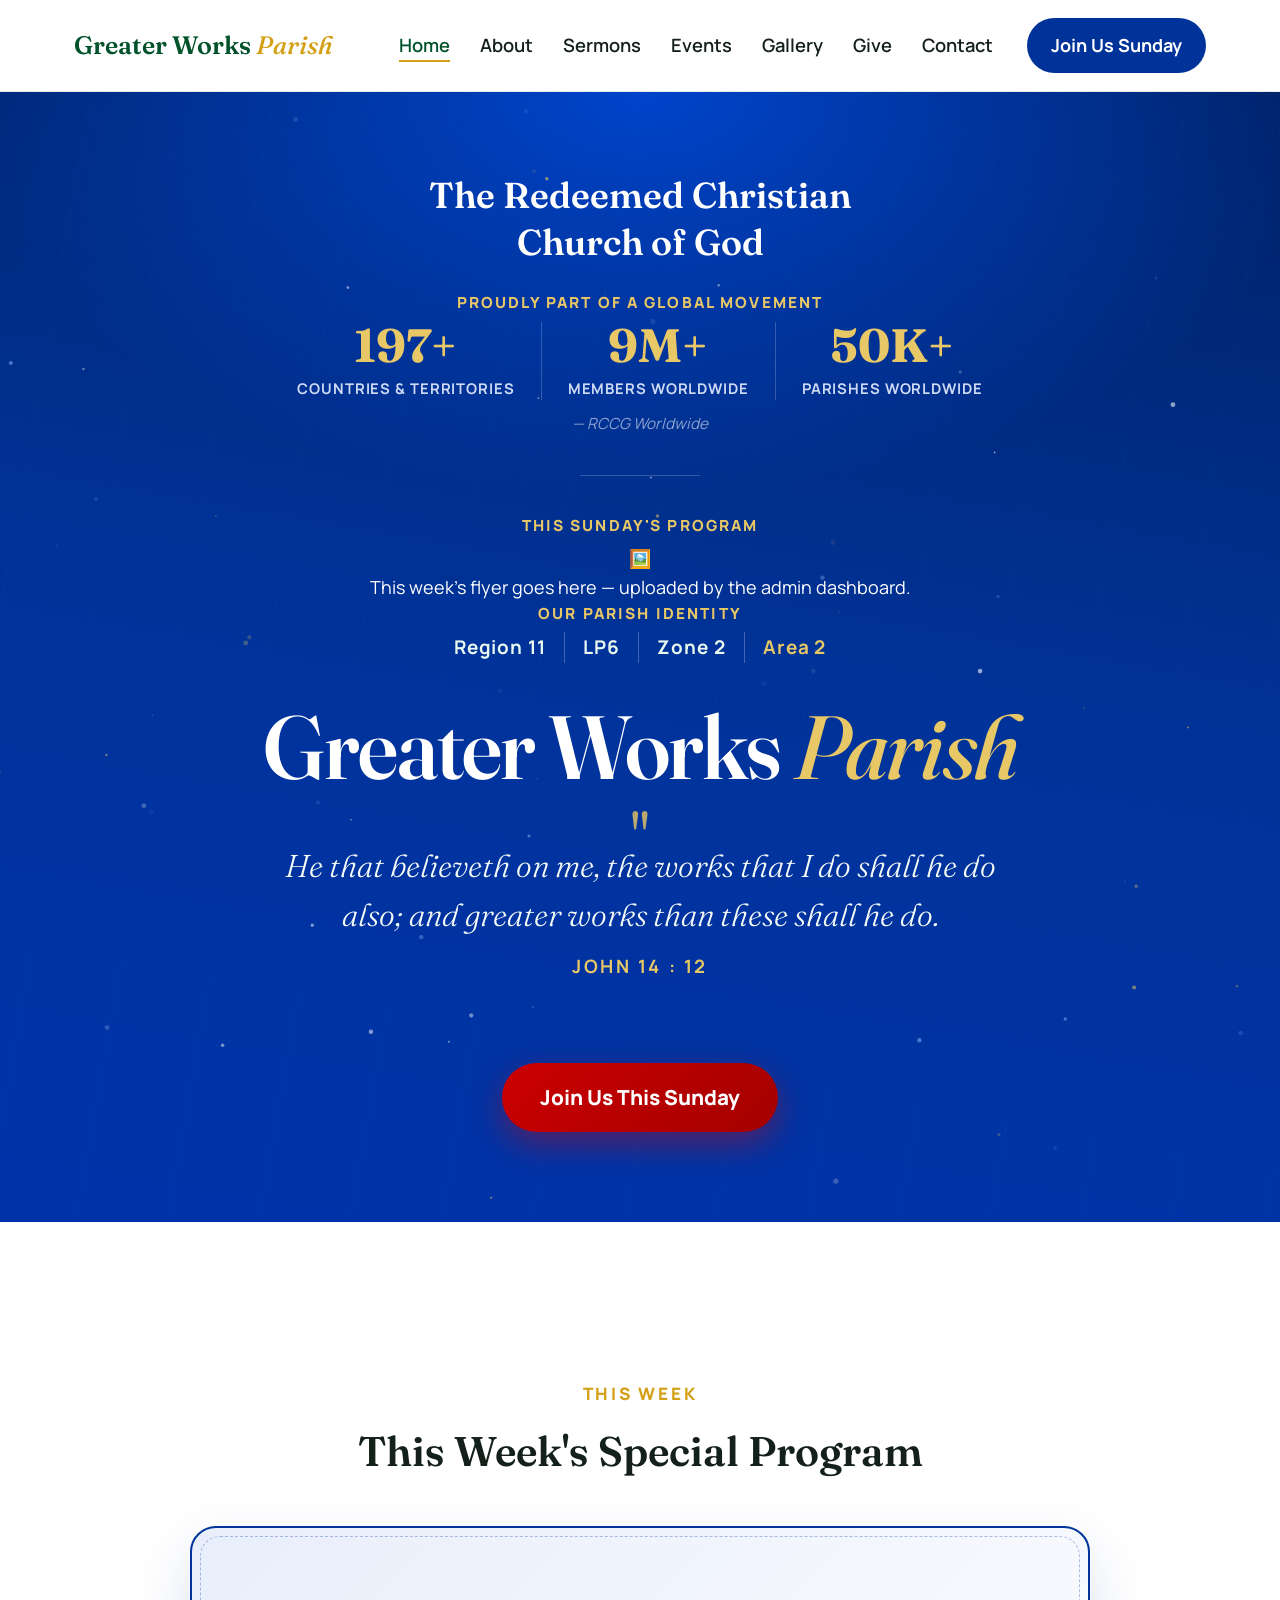
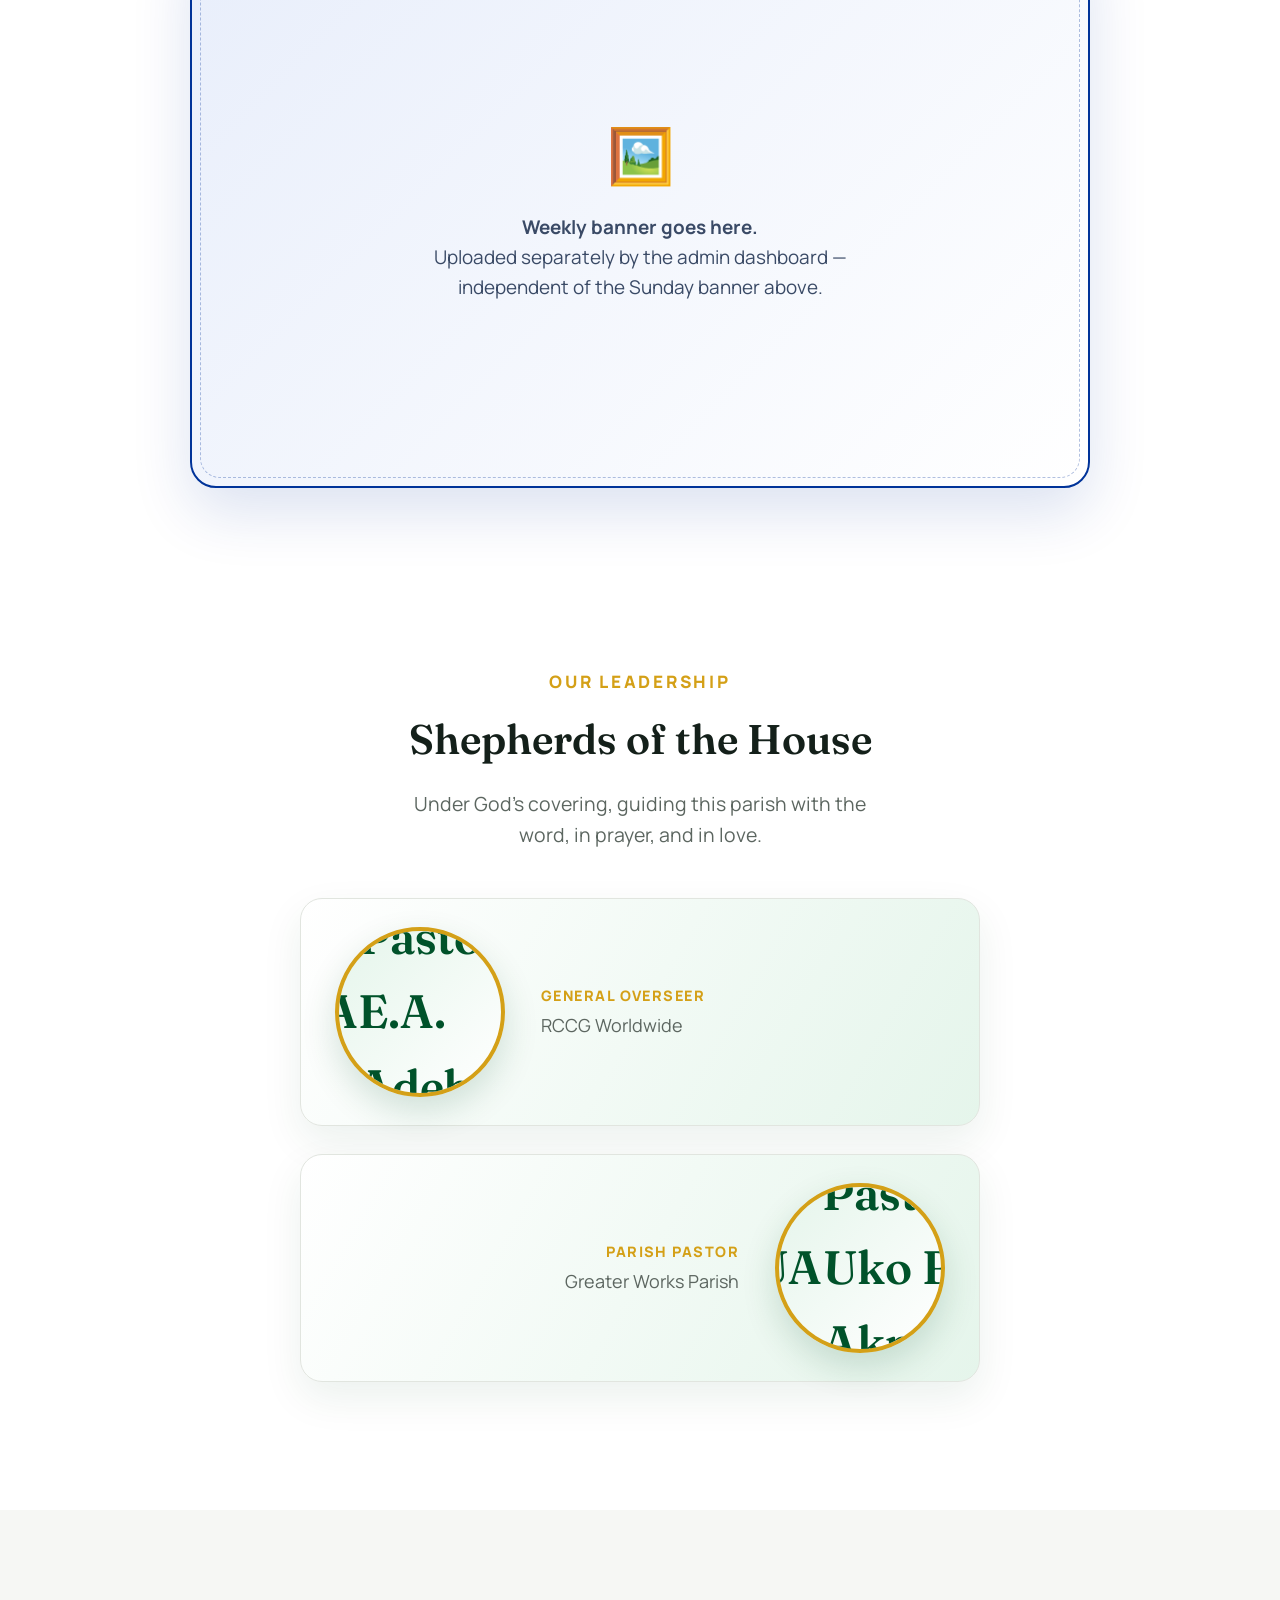
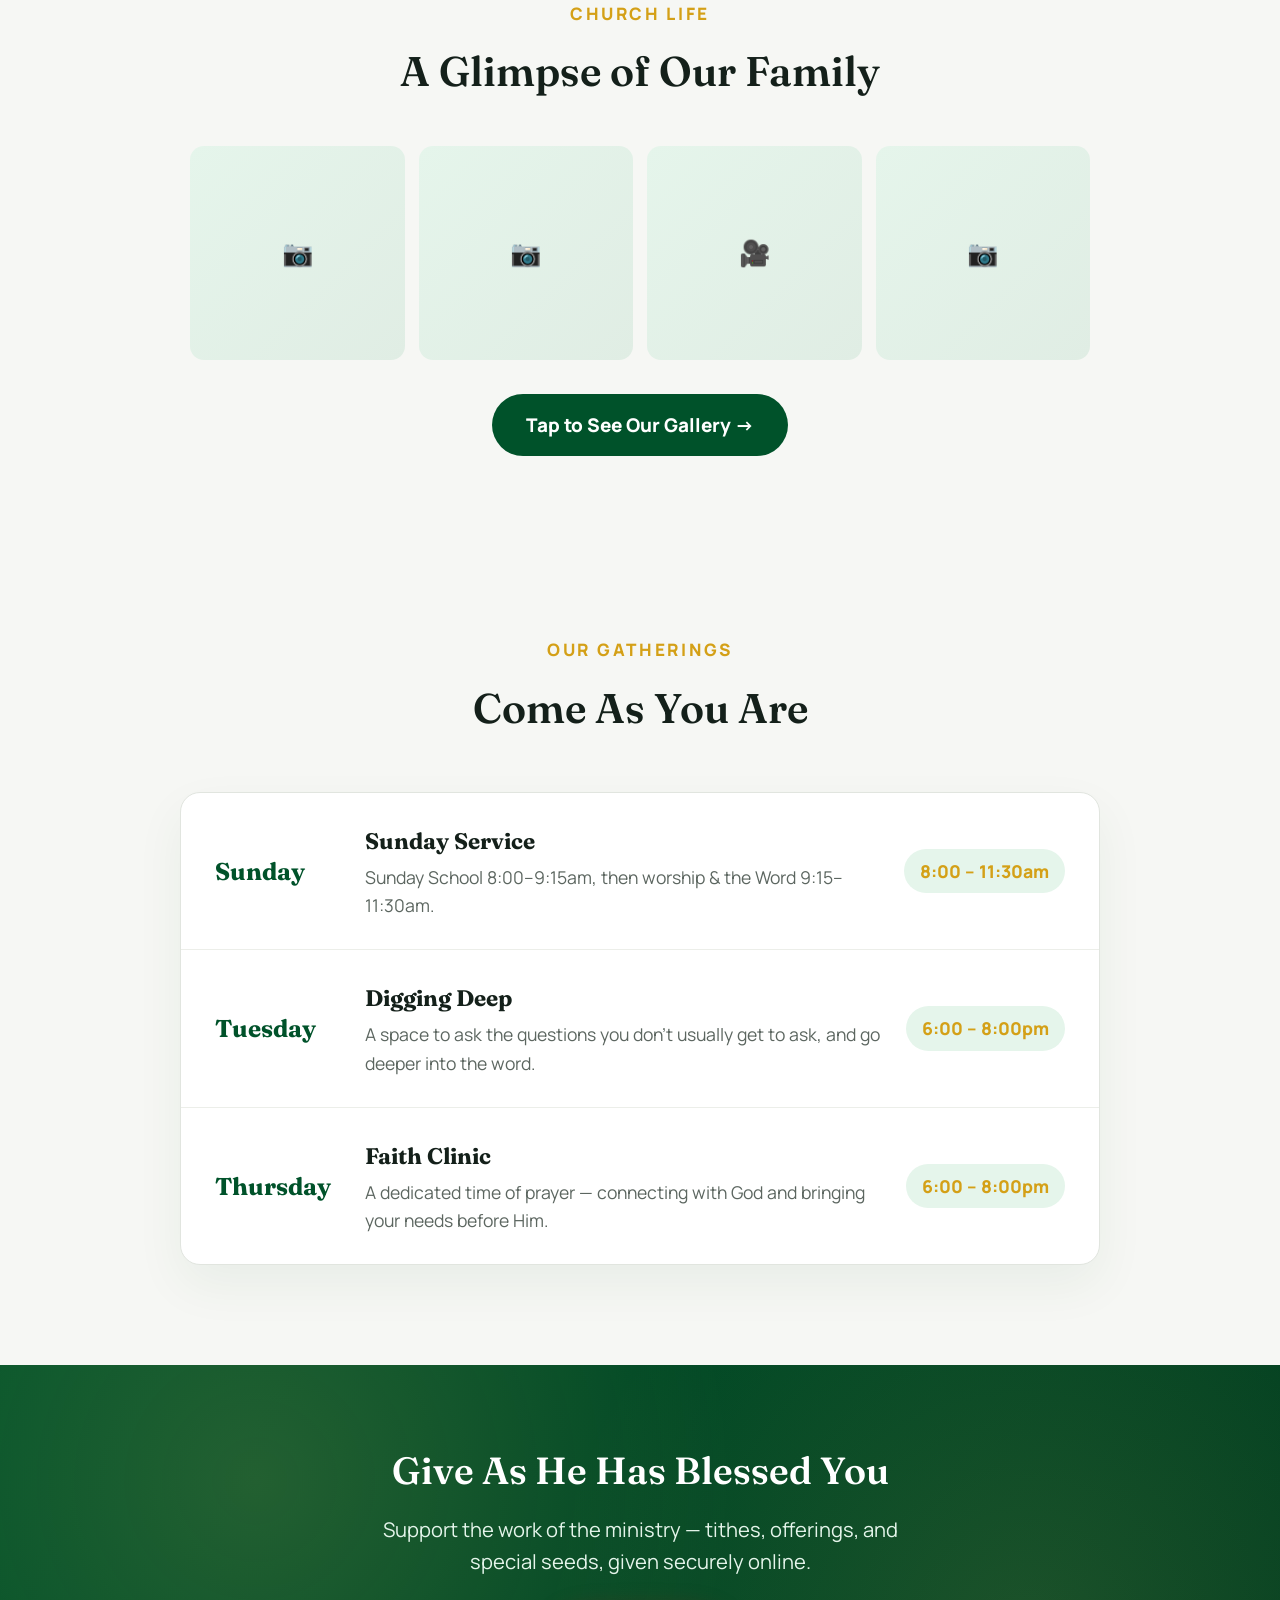
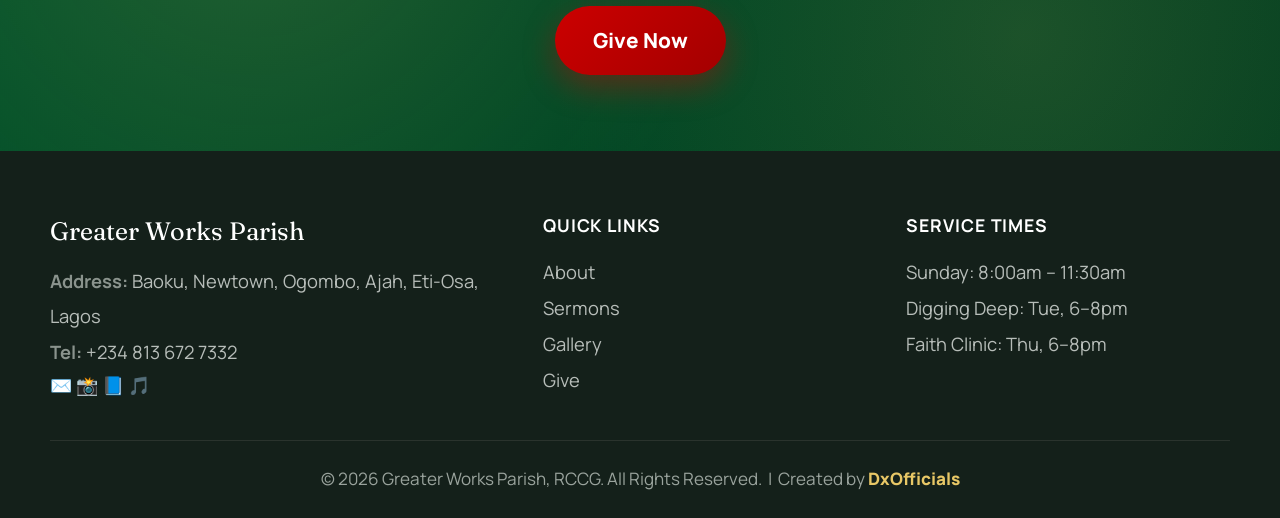
==== Index.html @ 6bef073d "Create Index.html" ====
<!DOCTYPE html>
<html lang="en">
<head>
<meta charset="UTF-8">
<meta name="viewport" content="width=device-width, initial-scale=1.0">
<title>Greater Works Parish | The Redeemed Christian Church of God</title>
<meta name="description" content="Greater Works Parish, Redeemed Christian Church of God — Region 11, LP6, Zone 2, Area 2.">
<link rel="preconnect" href="https://fonts.googleapis.com">
<link href="https://fonts.googleapis.com/css2?family=Fraunces:opsz,wght@9..144,300;9..144,500;9..144,600;9..144,700&family=Manrope:wght@400;500;600;700;800&display=swap" rel="stylesheet">
<link rel="stylesheet" href="styles.css">
</head>
<body>

<header>
  <div class="nav-row">
    <a href="index.html" class="brand">Greater Works <span>Parish</span></a>
    <div class="nav-desktop">
      <nav><ul>
        <li><a href="index.html" class="active">Home</a></li>
        <li><a href="about.html">About</a></li>
        <li><a href="sermons.html">Sermons</a></li>
        <li><a href="events.html">Events</a></li>
        <li><a href="gallery.html">Gallery</a></li>
        <li><a href="give.html">Give</a></li>
        <li><a href="contact.html">Contact</a></li>
      </ul></nav>
      <a href="contact.html" class="visit-btn">Join Us Sunday</a>
    </div>
    <button class="menu-toggle" aria-label="Open menu">☰</button>
  </div>
  <div class="mobile-menu">
    <a href="index.html">Home</a><a href="about.html">About</a><a href="sermons.html">Sermons</a>
    <a href="events.html">Events</a><a href="gallery.html">Gallery</a><a href="give.html">Give</a>
    <a href="prayer.html">Prayer</a><a href="contact.html">Contact</a>
  </div>
</header>

<section class="hero">
  <div class="rays"></div>
  <canvas class="particle-canvas" id="particleField"></canvas>

  <!-- 1. Denomination heading -->
  <p class="denom-heading reveal in">The Redeemed Christian<br>Church of God</p>

  <!-- 2. Global family stats -->
  <p class="stats-caption reveal in">Proudly part of a global movement</p>
  <div class="impact-stats reveal in">
    <div class="impact-stat"><div class="num"><span>197+</span></div><div class="lbl">Countries &amp; Territories</div></div>
    <div class="impact-stat"><div class="num"><span>9M+</span></div><div class="lbl">Members Worldwide</div></div>
    <div class="impact-stat"><div class="num"><span>50K+</span></div><div class="lbl">Parishes Worldwide</div></div>
  </div>
  <p class="stats-source reveal in">— RCCG Worldwide</p>
  <div class="hero-divider"></div>

  <!-- Hero Sunday banner — independent slot, controlled from admin dashboard (heroBannerUrl) -->
  <p class="stats-caption reveal in">This Sunday's Program</p>
  <div class="hero-banner-frame reveal in" id="heroBannerFrame">
    <div class="icon">🖼️</div>
    <p>This week's flyer goes here — uploaded by the admin dashboard.</p>
  </div>

  <!-- 3. Local identity -->
  <p class="stats-caption reveal in">Our Parish Identity</p>
  <div class="identity-strip reveal in">
    <span>Region 11</span><span>LP6</span><span>Zone 2</span><span>Area 2</span>
  </div>
  <h1 class="parish-name">Greater Works <em>Parish</em></h1>

  <!-- 4. Scripture -->
  <!-- Blank logo slot: replace this div's content with <img src="images/logo.png" alt="RCCG Logo"> when ready -->
  <div class="logo-placeholder-hero" title="Official RCCG logo goes here"></div>
  <p class="verse-mark">"</p>
  <p class="verse">He that believeth on me, the works that I do shall he do also; and greater works than these shall he do.</p>
  <p class="verse-ref">John 14 : 12</p>

  <div class="hero-cta"><a href="contact.html" class="btn-gold">Join Us This Sunday</a></div>
</section>

<svg class="wave" viewBox="0 0 1440 80" preserveAspectRatio="none"><path d="M0,40 C360,90 1080,-10 1440,40 L1440,80 L0,80 Z" fill="#FFFFFF"/></svg>

<!-- Weekly program banner #2 — independent slot, controlled from admin dashboard (bannerUrl) -->
<section class="weekly-banner-section reveal">
  <div class="eyebrow" style="text-align:center;">This Week</div>
  <h2 class="section-title" style="text-align:center;">This Week's Special Program</h2>
  <div class="banner-frame" id="weeklyBannerFrame">
    <div class="banner-frame-inner">
      <div class="icon">🖼️</div>
      <p><strong>Weekly banner goes here.</strong><br>Uploaded separately by the admin dashboard — independent of the Sunday banner above.</p>
    </div>
  </div>
</section>

<!-- 5. Leadership -->
<section class="leaders reveal">
  <div class="eyebrow">Our Leadership</div>
  <h2 class="section-title">Shepherds of the House</h2>
  <p class="section-sub">Under God's covering, guiding this parish with the word, in prayer, and in love.</p>

  <div style="margin-top:48px;">
    <div class="leader-row">
      <div class="leader-photo-lg" id="goPhoto">
        <span class="initials-fallback">EA</span>
        <img src="images/go.jpg" alt="Pastor E.A. Adeboye" onload="this.previousElementSibling.style.display='none';" onerror="this.style.display='none';">
        <div class="leader-name-overlay"><span>Pastor E.A. Adeboye</span></div>
      </div>
      <div class="leader-text">
        <div class="rank">General Overseer</div>
        <p>RCCG Worldwide</p>
      </div>
    </div>
    <div class="leader-row reverse">
      <div class="leader-photo-lg" id="pastorPhoto">
        <span class="initials-fallback">UA</span>
        <img src="images/pastor.jpg" alt="Pastor Uko B. Akpan" onload="this.previousElementSibling.style.display='none';" onerror="this.style.display='none';">
        <div class="leader-name-overlay"><span>Pastor Uko B. Akpan</span></div>
      </div>
      <div class="leader-text">
        <div class="rank">Parish Pastor</div>
        <p>Greater Works Parish</p>
      </div>
    </div>
  </div>
</section>

<section class="gallery-teaser reveal">
  <div class="eyebrow">Church Life</div>
  <h2 class="section-title">A Glimpse of Our Family</h2>
  <div class="teaser-grid">
    <div class="teaser-tile">📷</div>
    <div class="teaser-tile">📷</div>
    <div class="teaser-tile">🎥</div>
    <div class="teaser-tile">📷</div>
  </div>
  <a href="gallery.html" class="tap-more-btn">Tap to See Our Gallery →</a>
</section>

<section class="gatherings reveal">
  <div class="section-head">
    <div class="eyebrow" style="text-align:center;">Our Gatherings</div>
    <h2 class="section-title">Come As You Are</h2>
  </div>
  <div class="program">
    <div class="program-row">
      <div class="program-day">Sunday</div>
      <div class="program-info"><h3>Sunday Service</h3><p>Sunday School 8:00–9:15am, then worship &amp; the Word 9:15–11:30am.</p></div>
      <div class="program-time">8:00 – 11:30am</div>
    </div>
    <div class="program-row">
      <div class="program-day">Tuesday</div>
      <div class="program-info"><h3>Digging Deep</h3><p>A space to ask the questions you don't usually get to ask, and go deeper into the word.</p></div>
      <div class="program-time">6:00 – 8:00pm</div>
    </div>
    <div class="program-row">
      <div class="program-day">Thursday</div>
      <div class="program-info"><h3>Faith Clinic</h3><p>A dedicated time of prayer — connecting with God and bringing your needs before Him.</p></div>
      <div class="program-time">6:00 – 8:00pm</div>
    </div>
  </div>
</section>

<section class="giving-banner reveal">
  <h2>Give As He Has Blessed You</h2>
  <p>Support the work of the ministry — tithes, offerings, and special seeds, given securely online.</p>
  <a href="give.html" class="btn-gold">Give Now</a>
</section>

<footer>
  <div class="footer-grid">
    <div>
      <div class="brand-foot">Greater Works Parish</div>
      <p><span class="label">Address:</span> Baoku, Newtown, Ogombo, Ajah, Eti-Osa, Lagos</p>
      <p><span class="label">Tel:</span> +234 813 672 7332</p>
      <div class="footer-socials">
        <a href="mailto:greaterworksparish04@gmail.com" aria-label="Email" title="Email">✉️</a>
        <a href="https://www.instagram.com/greaterworksparish" target="_blank" rel="noopener" aria-label="Instagram" title="Instagram">📸</a>
        <a href="https://www.facebook.com/share/1BfPuKQZQo/" target="_blank" rel="noopener" aria-label="Facebook" title="Facebook">📘</a>
        <a href="#" target="_blank" rel="noopener" aria-label="TikTok" title="TikTok (link needed)">🎵</a>
      </div>
    </div>
    <div>
      <h4>Quick Links</h4>
      <ul><li><a href="about.html">About</a></li><li><a href="sermons.html">Sermons</a></li><li><a href="gallery.html">Gallery</a></li><li><a href="give.html">Give</a></li></ul>
    </div>
    <div>
      <h4>Service Times</h4>
      <ul><li>Sunday: 8:00am – 11:30am</li><li>Digging Deep: Tue, 6–8pm</li><li>Faith Clinic: Thu, 6–8pm</li></ul>
    </div>
  </div>
  <div class="footer-bottom">
    © 2026 Greater Works Parish, RCCG. All Rights Reserved. &nbsp;|&nbsp; Created by <a href="https://dxofficials.pages.dev" target="_blank" rel="noopener">DxOfficials</a>
  </div>
</footer>

<script src="script.js"></script>

<!-- Live content from the pastor's admin dashboard (falls back to static images/placeholders if unavailable) -->
<script src="https://www.gstatic.com/firebasejs/10.12.2/firebase-app-compat.js"></script>
<script src="https://www.gstatic.com/firebasejs/10.12.2/firebase-firestore-compat.js"></script>
<script src="firebase-config.js"></script>
<script>
  (async function () {
    try {
      const doc = await db.collection("site_content").doc("leadership").get();
      if (!doc.exists) return;
      const data = doc.data();

      if (data.goPhotoUrl) {
        const el = document.getElementById("goPhoto");
        if (el) {
          const img = document.createElement("img");
          img.src = data.goPhotoUrl;
          img.alt = "Pastor E.A. Adeboye";
          el.querySelector(".initials-fallback").style.display = "none";
          el.querySelector("img")?.remove();
          el.insertBefore(img, el.querySelector(".leader-name-overlay"));
        }
      }
      if (data.pastorPhotoUrl) {
        const el = document.getElementById("pastorPhoto");
        if (el) {
          const img = document.createElement("img");
          img.src = data.pastorPhotoUrl;
          img.alt = "Pastor Uko B. Akpan";
          el.querySelector(".initials-fallback").style.display = "none";
          el.querySelector("img")?.remove();
          el.insertBefore(img, el.querySelector(".leader-name-overlay"));
        }
      }
      // Weekly banner #2 (below hero)
      if (data.bannerUrl) {
        const frame = document.getElementById("weeklyBannerFrame");
        if (frame) frame.innerHTML = '<img src="' + data.bannerUrl + '" alt="This week\\'s special program">';
      }
      // Hero Sunday banner (independent field, does not affect the one above)
      if (data.heroBannerUrl) {
        const frame = document.getElementById("heroBannerFrame");
        if (frame) frame.innerHTML = '<img src="' + data.heroBannerUrl + '" alt="This Sunday\\'s program">';
      }
    } catch (err) {
      console.warn("Live content unavailable, showing defaults:", err);
    }
  })();
</script>
</body>
</html>
---- styles.css ----
:root {
  --green-deep: #009444;
  --green-dark: #00522A;
  --green-darker: #003D1F;
  --royal-blue: #003399;
  --royal-blue-dark: #002266;
  --crimson: #CC0000;
  --crimson-dark: #A30000;
  --meadow: #008000;
  --gold: #D4A017;
  --gold-light: #E8C766;
  --white: #FFFFFF;
  --ink: #14201A;
  --neutral: #F6F7F4;
  --green-tint: #E5F5EB;
  --blue-tint: #E8EEFB;
}
* { margin:0; padding:0; box-sizing:border-box; }
html { font-size: 18px; scroll-behavior:smooth; }
body { font-family:'Manrope', sans-serif; color:var(--ink); background:var(--white); line-height:1.6; overflow-x:hidden; }
h1,h2,h3,.display { font-family:'Fraunces', serif; }
a { text-decoration:none; color:inherit; }
img { max-width:100%; display:block; }
.container { max-width:1180px; margin:0 auto; padding:0 24px; }
.reveal { opacity:0; transform:translateY(28px); transition:opacity .8s ease, transform .8s ease; }
.reveal.in { opacity:1; transform:none; }

/* Header brand */
header { position:sticky; top:0; z-index:50; background:rgba(255,255,255,0.9); backdrop-filter:blur(10px); border-bottom:1px solid #EAEAE6; }
.nav-row { display:flex; align-items:center; justify-content:space-between; padding:18px 24px; max-width:1180px; margin:0 auto; }
.brand { font-family:'Fraunces', serif; font-weight:600; font-size:1.4rem; color:var(--green-dark); }
.brand span { color:var(--gold); font-style:italic; font-weight:500; }
nav ul { display:flex; gap:30px; list-style:none; }
nav a { font-size:1.02rem; font-weight:600; color:var(--ink); position:relative; }
nav a::after { content:''; position:absolute; left:0; bottom:-4px; width:0; height:2px; background:var(--gold); transition:width .25s; }
nav a:hover { color:var(--green-dark); }
nav a:hover::after { width:100%; }
nav a.active { color:var(--green-dark); }
nav a.active::after { width:100%; }
.visit-btn { background:var(--royal-blue); color:#fff; padding:13px 24px; border-radius:999px; font-weight:700; transition:background .2s, transform .2s; }
.visit-btn:hover { background:var(--royal-blue-dark); transform:translateY(-1px); }
.nav-desktop { display:flex; align-items:center; gap:34px; }
.menu-toggle { display:none; background:none; border:none; font-size:1.6rem; cursor:pointer; color:var(--green-dark); }
.mobile-menu { display:none; flex-direction:column; background:#fff; border-top:1px solid #EAEAE6; padding:12px 24px 20px; }
.mobile-menu.open { display:flex; }
.mobile-menu a { padding:12px 0; font-weight:600; border-bottom:1px solid #F0F0EC; }

/* Page hero (interior pages) */
.page-hero { background:linear-gradient(190deg, var(--royal-blue-dark), var(--royal-blue)); color:#fff; text-align:center; padding:90px 24px 70px; }
.page-hero .eyebrow { color:var(--gold-light); }
.page-hero h1 { font-size:clamp(2.2rem,5vw,3.2rem); font-weight:600; margin-top:10px; }
.page-hero p { margin-top:14px; font-size:1.15rem; color:#E9F7EE; max-width:560px; margin-left:auto; margin-right:auto; }

/* Home hero */
.hero { position:relative; min-height:100vh; display:flex; flex-direction:column; align-items:center; justify-content:center; text-align:center; color:#fff; overflow:hidden; padding:80px 24px 90px;
  background: radial-gradient(ellipse 90% 60% at 50% 0%, #0044CC 0%, transparent 60%), linear-gradient(190deg, var(--royal-blue-dark) 0%, var(--royal-blue) 50%, #0033AA 100%); }
.particle-canvas { position:absolute; inset:0; width:100%; height:100%; z-index:1; pointer-events:none; }
.rays { position:absolute; inset:0; opacity:.25; pointer-events:none; background:repeating-linear-gradient(100deg, rgba(255,255,255,.05) 0px, rgba(255,255,255,.05) 1px, transparent 1px, transparent 90px); z-index:1; }

.denom-heading { position:relative; z-index:2; font-family:'Fraunces', serif; font-weight:600; font-size:clamp(1.5rem,3.2vw,2rem); line-height:1.3; margin-bottom:26px; }

.stats-caption { position:relative; z-index:2; font-size:.85rem; letter-spacing:.14em; text-transform:uppercase; color:var(--gold-light); font-weight:800; margin-bottom:6px; }
.stats-source { position:relative; z-index:2; font-size:.85rem; color:rgba(255,255,255,0.55); margin-top:10px; font-style:italic; }
.hero-divider { position:relative; z-index:2; width:120px; height:1px; background:rgba(255,255,255,0.2); margin:38px auto; }

/* Weekly banner — premium swappable flyer frame */
.weekly-banner { position:relative; z-index:2; max-width:520px; margin:38px auto 0; }
.wb-tag { display:inline-block; background:linear-gradient(135deg, var(--gold-light), var(--gold)); color:#1A1400; font-weight:800; font-size:.8rem; letter-spacing:.08em; text-transform:uppercase; padding:7px 18px; border-radius:999px; margin-bottom:14px; }
.wb-frame { position:relative; aspect-ratio:4/5; border-radius:22px; overflow:hidden; background:rgba(255,255,255,0.06); backdrop-filter:blur(6px); border:1.5px solid rgba(232,199,102,0.5); box-shadow:0 20px 50px rgba(0,17,68,0.35), inset 0 0 0 1px rgba(255,255,255,0.06); }
.wb-frame img { width:100%; height:100%; object-fit:cover; }
.wb-placeholder { display:flex; flex-direction:column; align-items:center; justify-content:center; text-align:center; height:100%; padding:32px; }
.wb-icon { font-size:2.4rem; margin-bottom:12px; opacity:.85; }
.wb-placeholder p { color:#DCE6FA; font-size:.95rem; max-width:300px; line-height:1.6; }
.wb-placeholder strong { color:var(--gold-light); }

.parish-name { position:relative; z-index:2; font-family:'Fraunces', serif; font-weight:600; font-size:clamp(2.6rem,6vw,4.4rem); letter-spacing:-0.02em; line-height:1.05; margin-top:18px; margin-bottom:44px; }
.parish-name em { color:var(--gold-light); font-style:italic; font-weight:500; }

/* Blank slot reserved for the RCCG logo — replace background with your logo image */
.logo-placeholder { width:120px; height:120px; margin:0 auto 26px; border-radius:50%; background:rgba(255,255,255,0.06); border:2px dashed rgba(255,255,255,0.25); position:relative; z-index:2; }
.logo-placeholder img { width:100%; height:100%; object-fit:contain; border-radius:50%; }
.verse-mark { font-family:'Fraunces', serif; font-size:3.2rem; color:var(--gold-light); line-height:0; position:relative; z-index:2; opacity:.8; }
.verse { font-family:'Fraunces', serif; font-style:italic; font-weight:300; font-size:clamp(1.35rem,2.7vw,1.75rem); max-width:720px; margin:6px auto 12px; color:#F5FBF7; line-height:1.55; position:relative; z-index:2; }
.verse-ref { font-size:1.02rem; letter-spacing:.14em; text-transform:uppercase; color:var(--gold-light); font-weight:700; margin-bottom:44px; position:relative; z-index:2; }
.hero h1 { font-size:clamp(3rem,7vw,5.4rem); font-weight:600; letter-spacing:-0.02em; line-height:1.02; position:relative; z-index:2; }
.hero h1 em { color:var(--gold-light); font-style:italic; font-weight:500; }
.hero-sub { margin-top:20px; font-size:1.25rem; color:#E9F7EE; font-weight:500; max-width:560px; margin-left:auto; margin-right:auto; position:relative; z-index:2; }
.hero-cta { margin-top:38px; position:relative; z-index:2; }
.identity-strip { position:relative; z-index:2; display:flex; justify-content:center; flex-wrap:wrap; font-size:1.05rem; font-weight:700; letter-spacing:.05em; color:#EAF9F0; margin-bottom:20px; }
.identity-strip span { padding:0 18px; border-right:1px solid rgba(255,255,255,.25); }
.identity-strip span:last-child { border-right:none; color:var(--gold-light); }
.wave { display:block; width:100%; height:80px; margin-top:-2px; }

/* Impact stats block */
.impact-stats { position:relative; z-index:2; display:flex; justify-content:center; gap:0; flex-wrap:wrap; margin-bottom:2px; }
.impact-stat { padding:0 26px; text-align:center; border-right:1px solid rgba(255,255,255,.2); }
.impact-stat:last-child { border-right:none; }
.impact-stat .num { font-family:'Fraunces', serif; font-weight:700; font-size:clamp(1.8rem,4vw,2.6rem); color:#fff; line-height:1; }
.impact-stat .num span { color:var(--gold-light); }
.impact-stat .lbl { margin-top:8px; font-size:.82rem; letter-spacing:.06em; text-transform:uppercase; color:#CFDBF5; font-weight:700; }

/* Congregation photo section */
/* Congregation photo — removed per request, no reserved slot */

/* Gallery teaser */
.gallery-teaser { background:var(--neutral); padding:90px 24px; text-align:center; }
.teaser-grid { display:grid; grid-template-columns:repeat(4,1fr); gap:14px; max-width:900px; margin:40px auto 34px; }
.teaser-tile { aspect-ratio:1/1; border-radius:14px; background:linear-gradient(135deg, var(--green-tint), #E0EDE4); display:flex; align-items:center; justify-content:center; color:var(--green-dark); font-size:1.4rem; }
.tap-more-btn { display:inline-flex; align-items:center; gap:10px; background:var(--green-dark); color:#fff; padding:16px 34px; border-radius:999px; font-weight:800; font-size:1.05rem; transition:background .2s, transform .2s; }
.tap-more-btn:hover { background:var(--green-deep); transform:translateY(-2px); }

/* Weekly banner — premium, swappable image slot */
.weekly-banner-section { background:#fff; padding:80px 24px 90px; text-align:center; }
.banner-frame { max-width:900px; margin:40px auto 0; border-radius:26px; overflow:hidden; position:relative; aspect-ratio:16/10; background:linear-gradient(135deg, var(--blue-tint), #fff); border:2px solid var(--royal-blue); box-shadow:0 24px 60px rgba(0,51,153,.14); }
.banner-frame::before { content:''; position:absolute; inset:8px; border-radius:20px; border:1px dashed rgba(0,51,153,.3); pointer-events:none; }
.banner-frame-inner { position:absolute; inset:0; display:flex; flex-direction:column; align-items:center; justify-content:center; padding:30px; text-align:center; }
.banner-frame-inner .icon { font-size:3rem; margin-bottom:14px; }
.banner-frame-inner p { color:#3A4A66; font-size:1.05rem; max-width:420px; }
.banner-frame img { position:absolute; inset:0; width:100%; height:100%; object-fit:cover; }

/* Leadership — horizontal majestic layout */
.leader-row { display:flex; align-items:center; gap:36px; max-width:680px; margin:0 auto 28px; background:linear-gradient(120deg,#fff, var(--green-tint)); border:1px solid #E1E5DF; border-radius:22px; padding:28px 34px; box-shadow:0 16px 40px rgba(0,82,42,.08); text-align:left; }
.leader-row.reverse { flex-direction:row-reverse; text-align:right; }
.leader-photo-lg { width:170px; height:170px; border-radius:50%; flex-shrink:0; background:linear-gradient(135deg, var(--green-tint), #fff); border:4px solid var(--gold); display:flex; align-items:center; justify-content:center; font-family:'Fraunces', serif; font-size:2.6rem; color:var(--green-dark); font-weight:600; box-shadow:0 14px 34px rgba(0,82,42,.16); position:relative; overflow:hidden; }
.leader-photo-lg::before { content:''; position:absolute; inset:-9px; border-radius:50%; border:1px solid rgba(212,160,23,.4); }
.leader-photo-lg img { width:100%; height:100%; object-fit:cover; border-radius:50%; }
.leader-text .rank { font-size:.8rem; letter-spacing:.1em; text-transform:uppercase; color:var(--gold); font-weight:800; margin-bottom:4px; }
.leader-text h3 { font-size:1.4rem; font-weight:700; margin-bottom:3px; }
.leader-text p { color:#5C6660; }

.btn-gold { display:inline-block; background:linear-gradient(135deg, var(--crimson), var(--crimson-dark)); color:#fff; padding:18px 38px; border-radius:999px; font-weight:800; font-size:1.15rem; box-shadow:0 12px 32px rgba(204,0,0,.4); transition:transform .25s, box-shadow .25s; }
.btn-gold:hover { transform:translateY(-3px); box-shadow:0 16px 40px rgba(204,0,0,.55); }
.btn-gold.small { padding:14px 28px; font-size:1rem; }

/* Leadership */
.leaders { background:#fff; padding:90px 24px 100px; text-align:center; }
.eyebrow { font-size:.95rem; letter-spacing:.16em; text-transform:uppercase; color:var(--gold); font-weight:800; margin-bottom:12px; }
.section-title { font-size:2.3rem; font-weight:600; }
.section-sub { color:#5C6660; font-size:1.08rem; max-width:480px; margin:14px auto 0; }
.diptych { display:flex; justify-content:center; align-items:center; gap:0; margin-top:56px; flex-wrap:wrap; }
.leader-card { max-width:220px; padding:0 40px; text-align:center; }
.diptych-divider { width:1px; height:170px; background:linear-gradient(180deg, transparent, #D8DED9, transparent); }
.circle { width:150px; height:150px; border-radius:50%; background:linear-gradient(135deg, var(--green-tint), #fff); border:3px solid var(--gold); display:flex; align-items:center; justify-content:center; margin:0 auto 20px; box-shadow:0 14px 34px rgba(0,82,42,.16); font-family:'Fraunces', serif; font-size:2.1rem; color:var(--green-dark); font-weight:600; position:relative; overflow:hidden; }
.circle::before { content:''; position:absolute; inset:-8px; border-radius:50%; border:1px solid rgba(212,160,23,.4); }
.circle img { width:100%; height:100%; object-fit:cover; border-radius:50%; }
.leader-card h3 { font-size:1.25rem; font-weight:700; margin-bottom:4px; }
.leader-card p { font-size:1rem; color:#5C6660; }

/* Gatherings / program */
.gatherings { background:var(--neutral); padding:90px 24px 100px; }
.gatherings .section-head { text-align:center; max-width:600px; margin:0 auto 50px; }
.program { max-width:920px; margin:0 auto; border:1px solid #E1E5DF; border-radius:20px; overflow:hidden; background:#fff; box-shadow:0 20px 50px rgba(0,82,42,.06); }
.program-row { display:grid; grid-template-columns:130px 1fr auto; align-items:center; gap:20px; padding:30px 34px; border-bottom:1px solid #ECEEE9; transition:background .2s; }
.program-row:last-child { border-bottom:none; }
.program-row:hover { background:var(--green-tint); }
.program-day { font-family:'Fraunces', serif; font-weight:700; font-size:1.35rem; color:var(--green-dark); }
.program-info h3 { font-size:1.25rem; margin-bottom:4px; }
.program-info p { font-size:.98rem; color:#5C6660; }
.program-time { font-weight:800; color:var(--gold); background:var(--green-tint); padding:8px 16px; border-radius:999px; font-size:.98rem; white-space:nowrap; }
.program-row:hover .program-time { background:#fff; }

/* Giving banner */
.giving-banner { position:relative; background:linear-gradient(120deg, var(--green-dark), var(--green-darker)); color:#fff; padding:76px 24px; text-align:center; overflow:hidden; }
.giving-banner::before { content:''; position:absolute; inset:0; background:radial-gradient(circle at 20% 30%, rgba(232,199,102,.15), transparent 45%), radial-gradient(circle at 80% 70%, rgba(232,199,102,.12), transparent 45%); }
.giving-banner h2 { font-size:2.1rem; margin-bottom:12px; font-weight:600; position:relative; }
.giving-banner p { color:#E5F5EB; max-width:520px; margin:0 auto 28px; font-size:1.12rem; position:relative; }
.giving-banner .btn-gold { position:relative; }

/* Generic content section */
.section { padding:80px 24px; }
.section.tint { background:var(--neutral); }
.two-col { display:grid; grid-template-columns:1fr 1fr; gap:48px; align-items:start; max-width:1000px; margin:0 auto; }
.card-grid { display:grid; grid-template-columns:repeat(auto-fit,minmax(260px,1fr)); gap:24px; max-width:1180px; margin:0 auto; }
.card { background:#fff; border:1px solid #ECECE9; border-radius:16px; padding:26px; transition:transform .2s, border-color .2s; }
.card:hover { transform:translateY(-3px); border-color:var(--green-deep); }
.tag { display:inline-block; font-size:.75rem; font-weight:700; letter-spacing:.05em; text-transform:uppercase; color:var(--green-dark); background:var(--green-tint); padding:5px 12px; border-radius:6px; margin-bottom:12px; }

/* Forms */
.form { max-width:600px; margin:0 auto; }
.form label { display:block; font-weight:700; margin-bottom:6px; margin-top:18px; }
.form input, .form select, .form textarea { width:100%; padding:14px 16px; border:1.5px solid #E1E5DF; border-radius:10px; font-family:inherit; font-size:1rem; }
.form input:focus, .form select:focus, .form textarea:focus { outline:none; border-color:var(--green-deep); }
.form textarea { min-height:140px; resize:vertical; }
.form button { margin-top:26px; }
.form-note { background:var(--green-tint); border-radius:12px; padding:16px 20px; margin-top:24px; font-size:.95rem; color:var(--green-dark); }

/* Gallery */
.gallery-filters { display:flex; gap:12px; justify-content:center; flex-wrap:wrap; margin-bottom:40px; }
.gallery-filters button { padding:10px 20px; border-radius:999px; border:1.5px solid #E1E5DF; background:#fff; font-weight:600; cursor:pointer; }
.gallery-filters button.active { background:var(--green-dark); color:#fff; border-color:var(--green-dark); }
.gallery-grid { display:grid; grid-template-columns:repeat(auto-fill,minmax(240px,1fr)); gap:18px; }
.gallery-item { position:relative; border-radius:14px; overflow:hidden; aspect-ratio:4/3; background:var(--green-tint); display:flex; align-items:center; justify-content:center; color:var(--green-dark); font-weight:700; cursor:pointer; }
.gallery-item .badge { position:absolute; top:10px; right:10px; background:rgba(0,0,0,.55); color:#fff; font-size:.75rem; padding:4px 10px; border-radius:999px; }
.gallery-item .download { position:absolute; bottom:10px; right:10px; background:#fff; color:var(--green-dark); font-size:.8rem; font-weight:700; padding:6px 12px; border-radius:999px; opacity:0; transition:opacity .2s; }
.gallery-item:hover .download { opacity:1; }

/* Giving categories */
.give-grid { display:grid; grid-template-columns:repeat(auto-fit,minmax(220px,1fr)); gap:20px; max-width:900px; margin:40px auto 0; }
.give-card { border:1.5px solid #E1E5DF; border-radius:16px; padding:26px; text-align:center; cursor:pointer; transition:border-color .2s, transform .2s; }
.give-card:hover { border-color:var(--green-deep); transform:translateY(-3px); }
.give-card h3 { font-size:1.15rem; margin-bottom:8px; }
.give-card p { font-size:.9rem; color:#5C6660; }

/* Bank transfer card */
.bank-card { max-width:600px; margin:56px auto 0; background:linear-gradient(135deg, var(--blue-tint), #fff); border:1.5px solid #C9D8F2; border-radius:20px; padding:36px 30px; box-shadow:0 16px 40px rgba(0,51,153,.08); }
.bank-details { background:#fff; border-radius:14px; overflow:hidden; border:1px solid #E1E5DF; }
.bank-row { display:flex; flex-direction:column; gap:6px; padding:16px 20px; border-bottom:1px solid #EFEFEC; text-align:left; }
.bank-row:last-child { border-bottom:none; }
.bank-label { font-size:.85rem; font-weight:700; color:#8a938d; letter-spacing:.03em; text-transform:uppercase; }
.bank-value { font-weight:700; text-align:left; color:var(--ink); font-size:1.15rem; letter-spacing:.03em; word-break:break-word; }
.bank-note { text-align:center; color:#5C6660; font-size:.92rem; margin-top:18px; }

/* Footer */
footer { background:var(--ink); color:#ccc; padding:60px 24px 26px; }
.footer-grid { display:grid; grid-template-columns:1.4fr 1fr 1fr; gap:40px; max-width:1180px; margin:0 auto 40px; }
footer h4 { color:#fff; font-size:.98rem; margin-bottom:16px; letter-spacing:.05em; text-transform:uppercase; }
footer .brand-foot { font-family:'Fraunces', serif; color:#fff; font-size:1.4rem; margin-bottom:12px; }
footer p, footer li { font-size:1.02rem; color:#b7bdb9; line-height:1.95; }
footer ul { list-style:none; }
footer a:hover { color:#fff; }
footer .label { color:#8a938d; font-weight:700; }
.footer-bottom { border-top:1px solid #2A332D; padding-top:24px; text-align:center; font-size:.95rem; color:#9aa39d; max-width:1180px; margin:0 auto; }
.footer-bottom a { color:var(--gold-light); font-weight:800; }

@media (max-width:820px) {
  .nav-desktop { display:none; }
  .menu-toggle { display:block; }
  .diptych { flex-direction:column; gap:36px; }
  .diptych-divider { display:none; }
  .program-row { grid-template-columns:1fr; text-align:left; gap:10px; }
  .footer-grid { grid-template-columns:1fr; }
  .identity-strip span { padding:5px 14px; border-right:none; }
  .two-col { grid-template-columns:1fr; }
  .leader-row, .leader-row.reverse { flex-direction:column; text-align:center; gap:18px; padding:28px 22px; }
  .leader-photo-lg { width:140px; height:140px; font-size:2.1rem; }
}
@media (prefers-reduced-motion:reduce) {
  .reveal { opacity:1; transform:none; transition:none; }
}
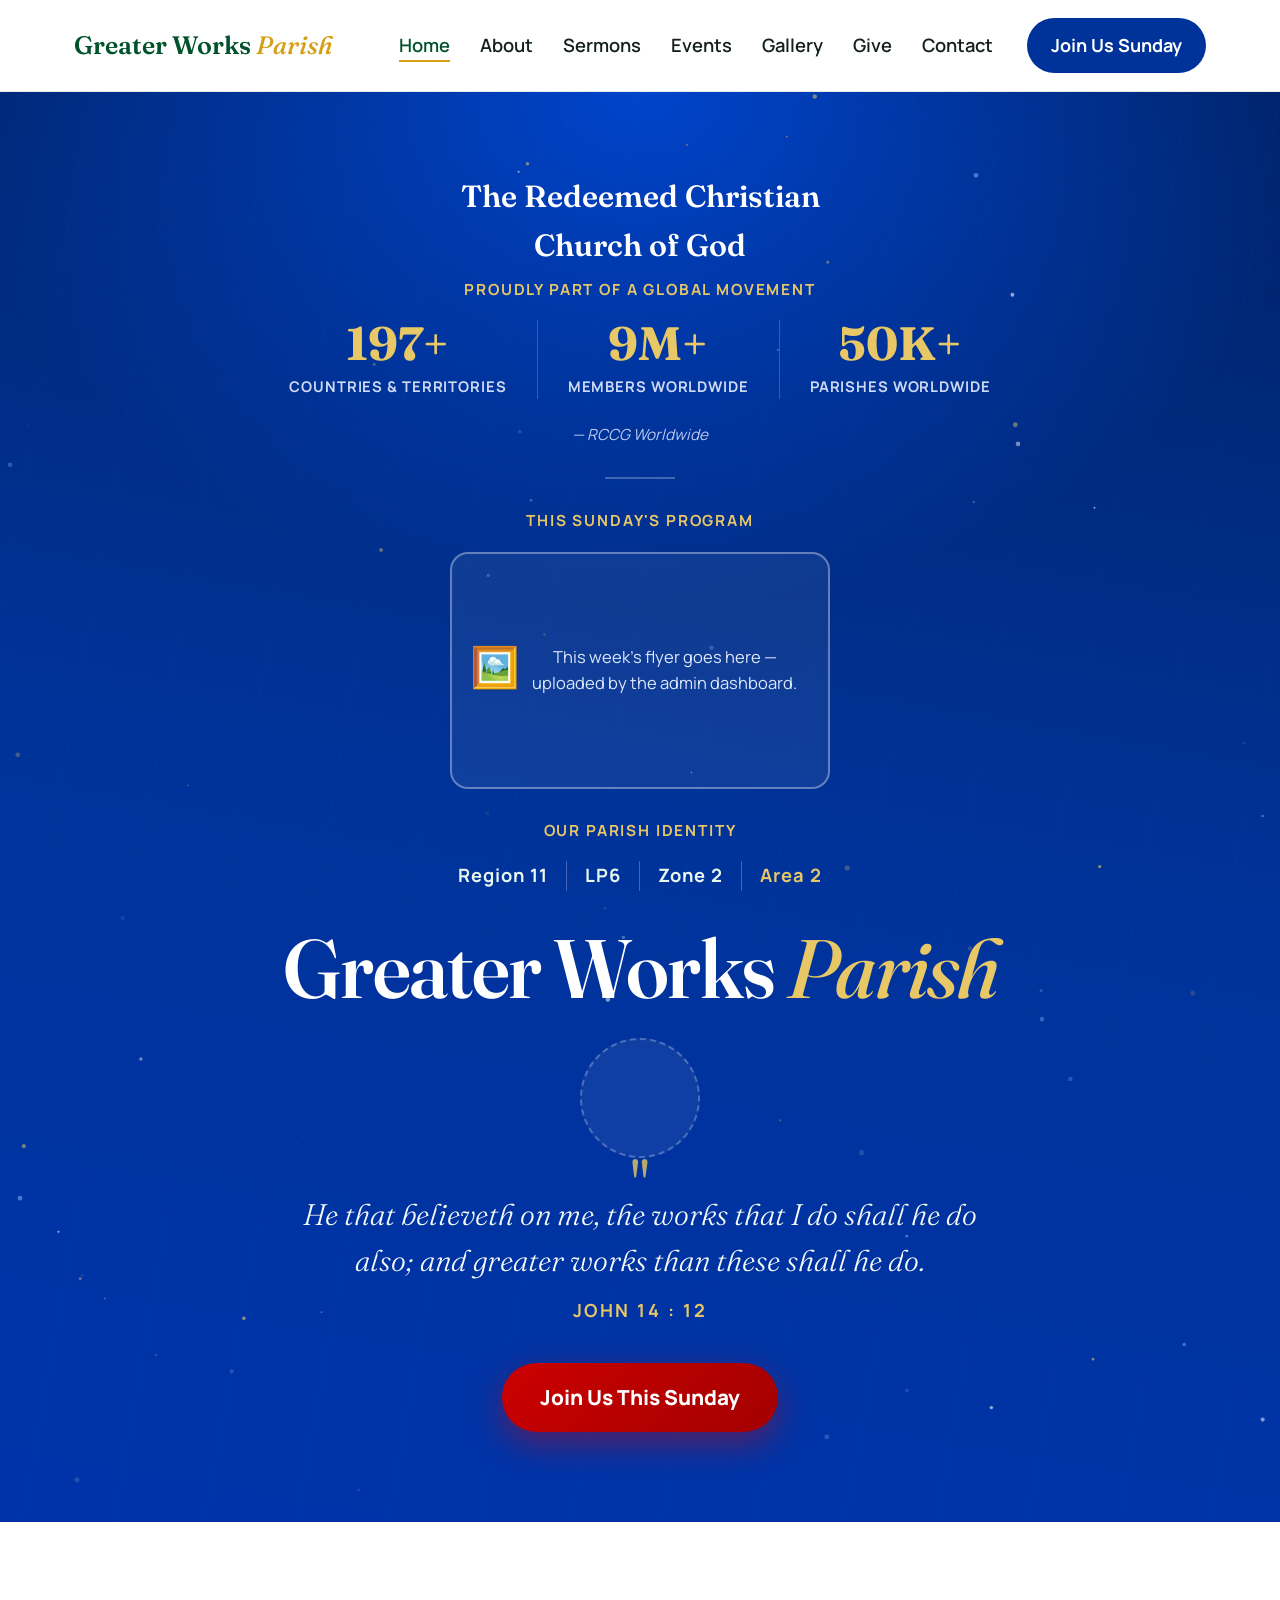
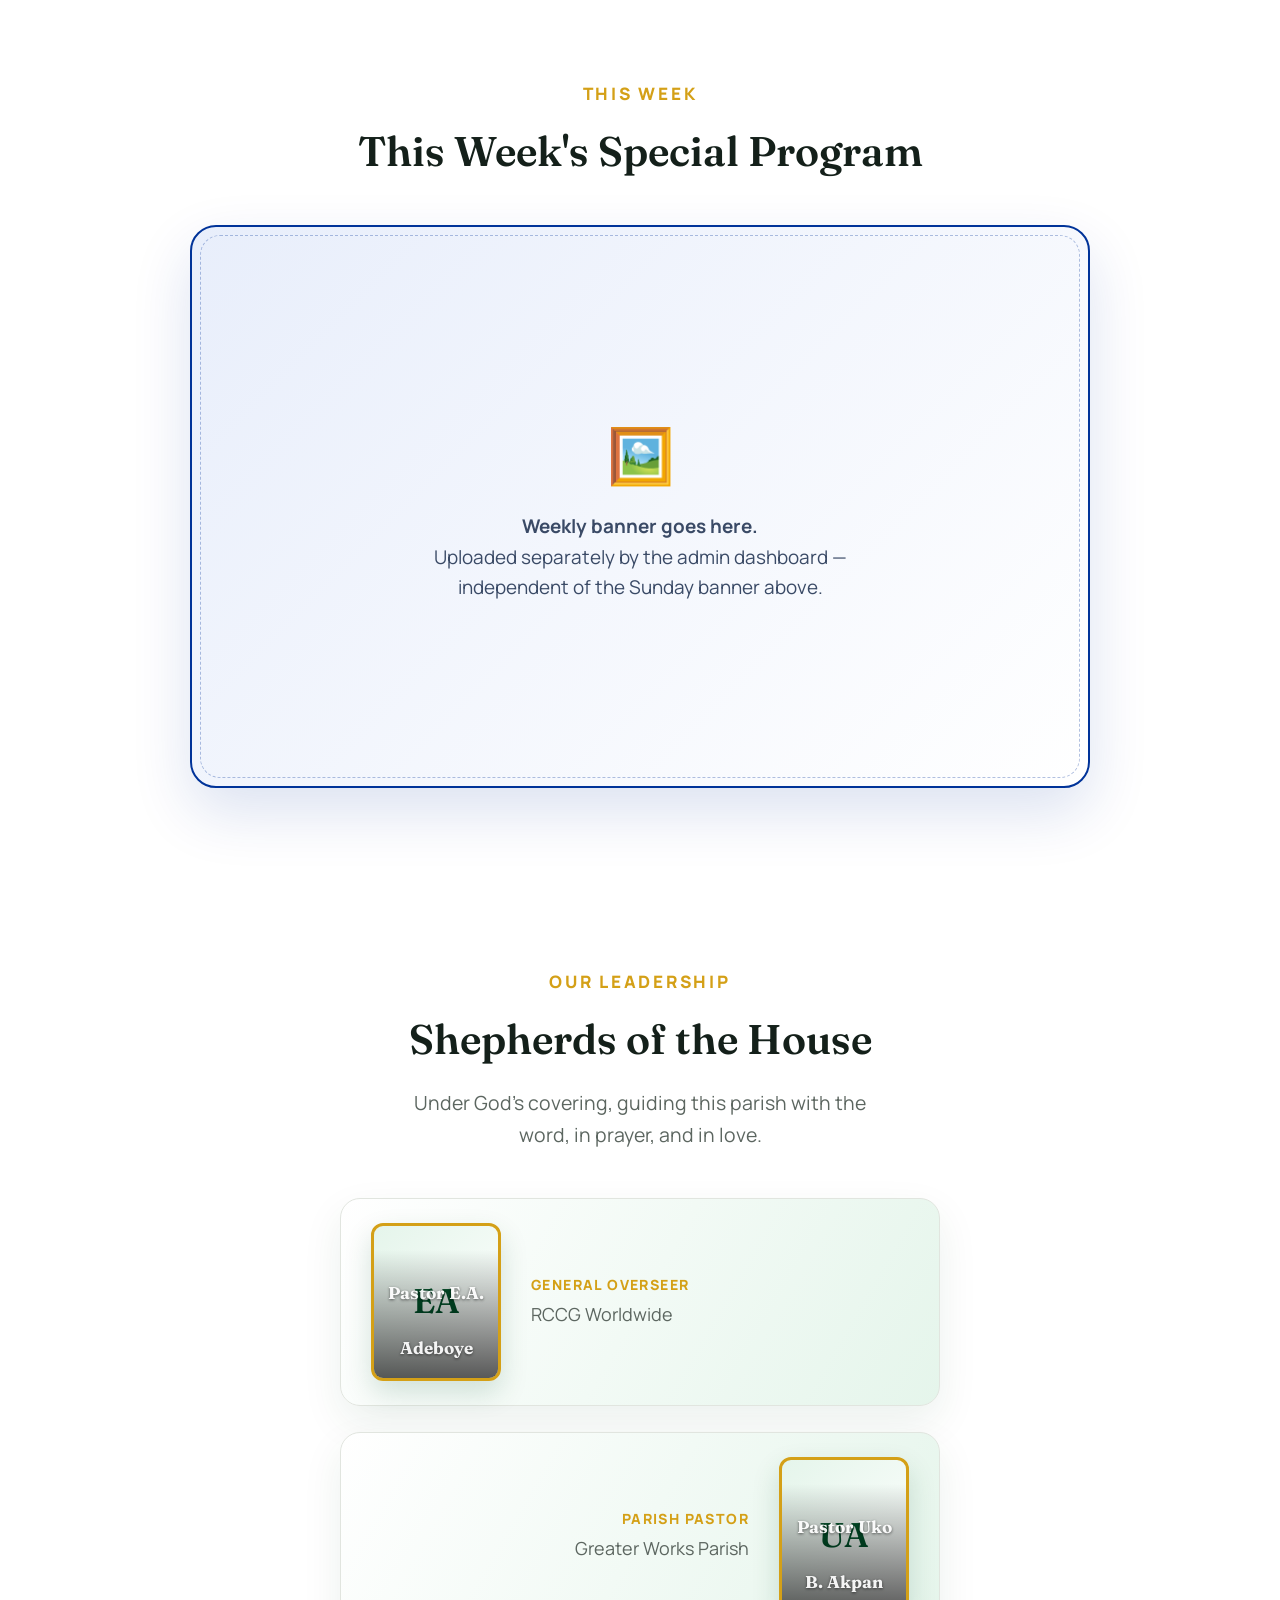
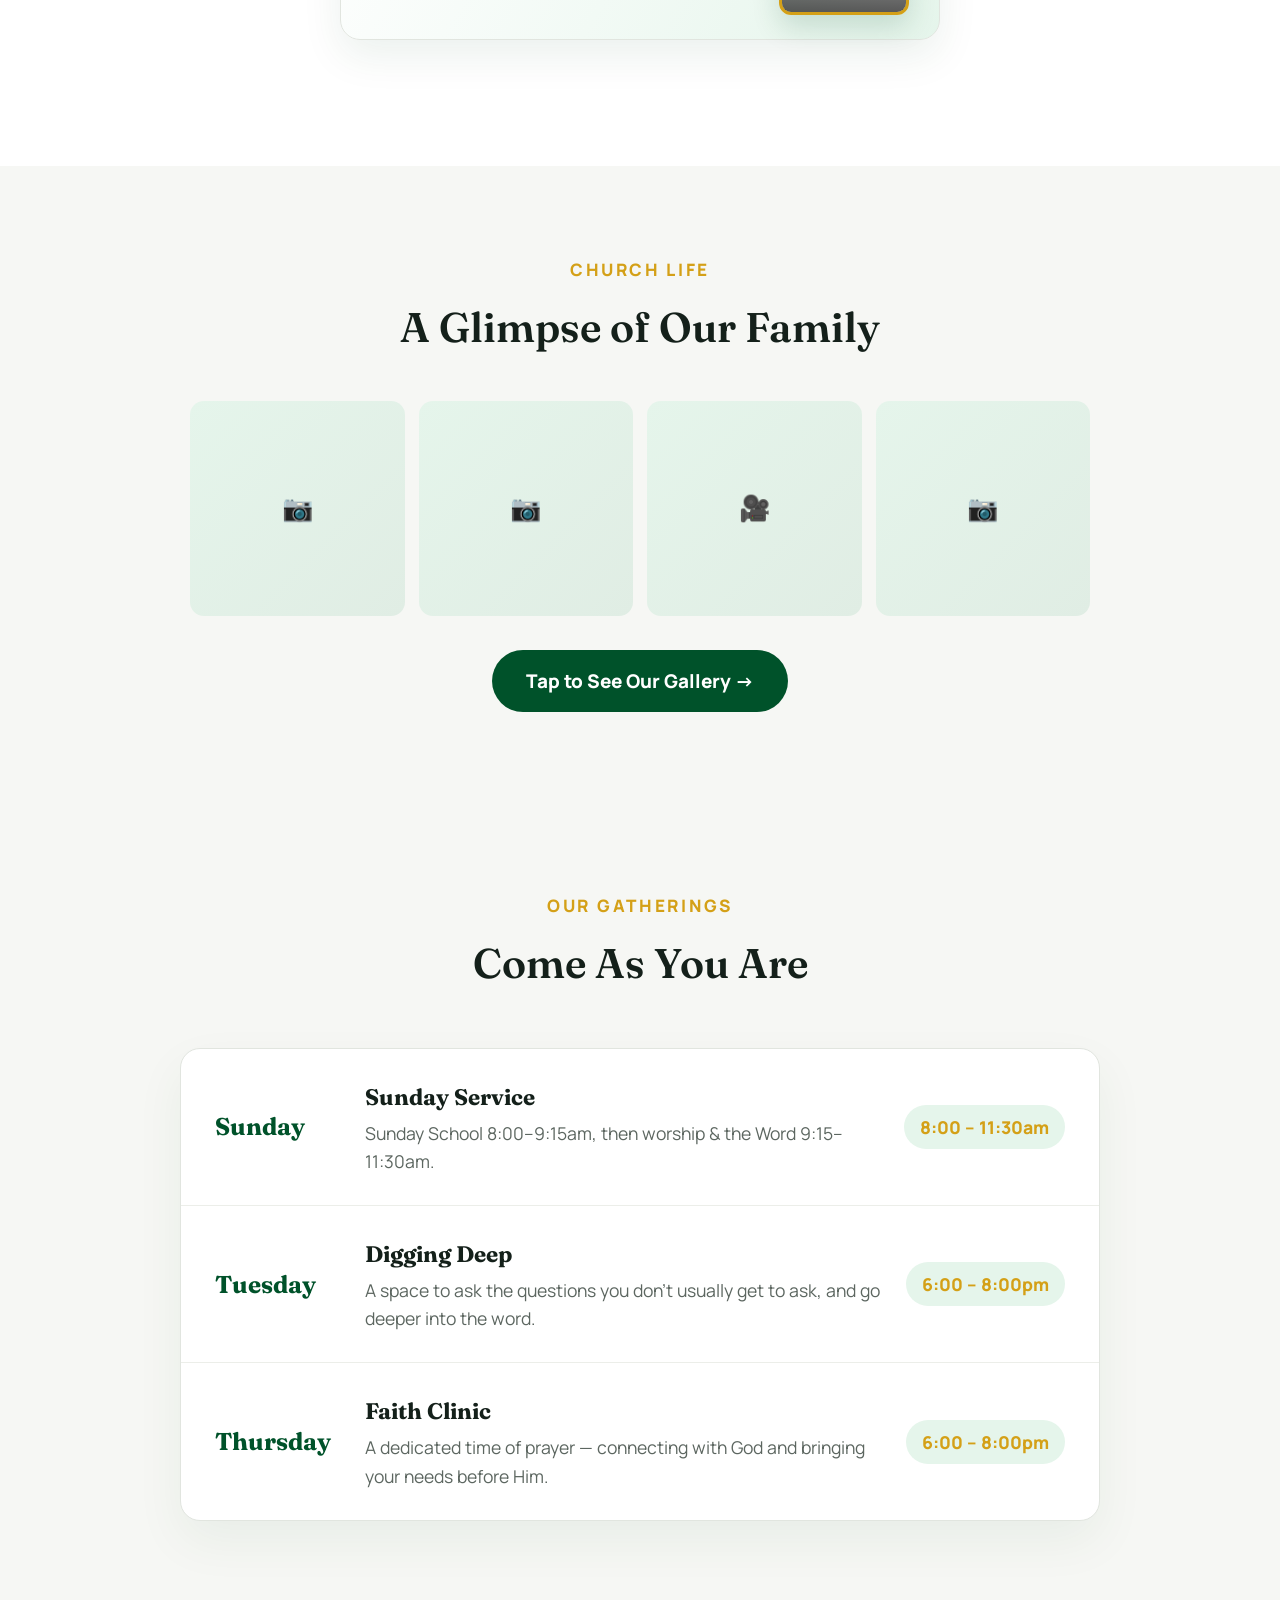
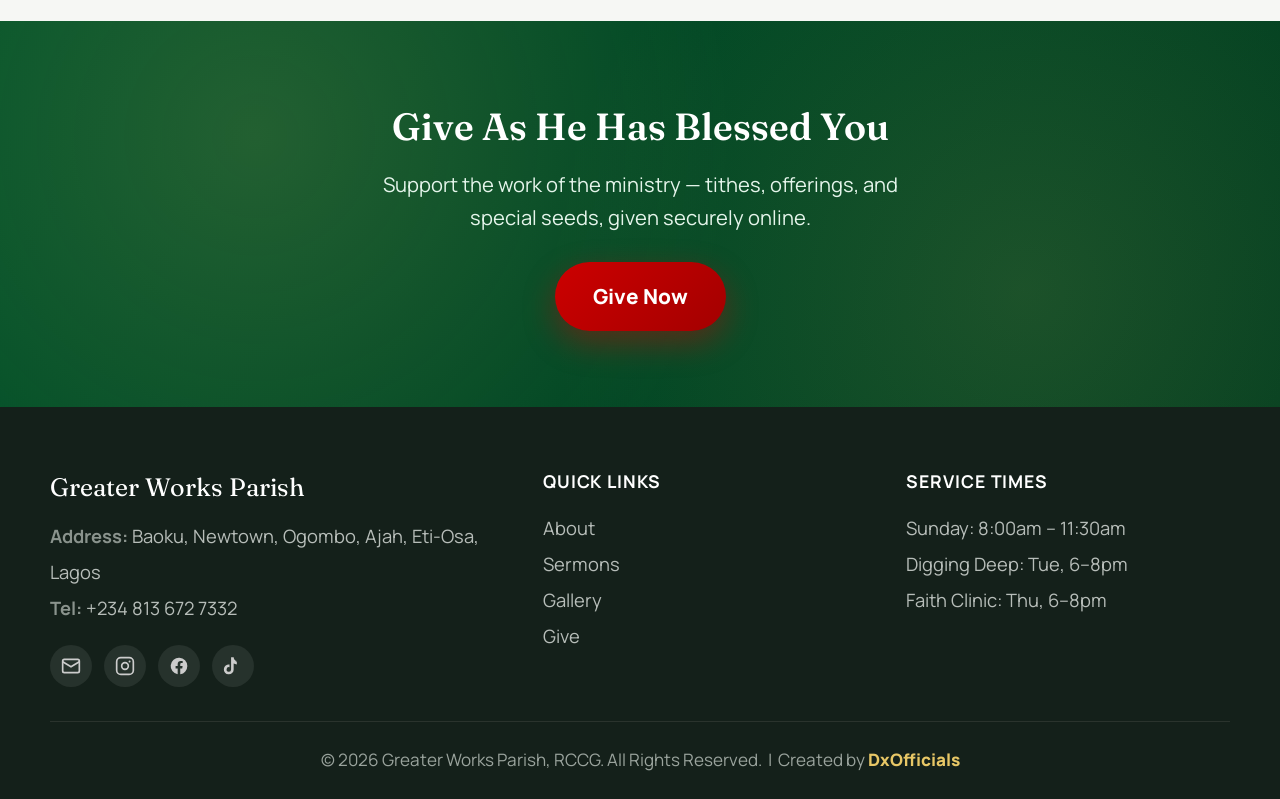
==== commit 7510448d: "Create Index.html" ====
--- a/Index.html
+++ b/Index.html
@@ -171,10 +171,18 @@
       <p><span class="label">Address:</span> Baoku, Newtown, Ogombo, Ajah, Eti-Osa, Lagos</p>
       <p><span class="label">Tel:</span> +234 813 672 7332</p>
       <div class="footer-socials">
-        <a href="mailto:greaterworksparish04@gmail.com" aria-label="Email" title="Email">✉️</a>
-        <a href="https://www.instagram.com/greaterworksparish" target="_blank" rel="noopener" aria-label="Instagram" title="Instagram">📸</a>
-        <a href="https://www.facebook.com/share/1BfPuKQZQo/" target="_blank" rel="noopener" aria-label="Facebook" title="Facebook">📘</a>
-        <a href="#" target="_blank" rel="noopener" aria-label="TikTok" title="TikTok (link needed)">🎵</a>
+        <a href="mailto:greaterworksparish04@gmail.com" aria-label="Email" title="Email">
+          <svg viewBox="0 0 24 24" width="20" height="20" fill="none" stroke="currentColor" stroke-width="2"><rect x="2" y="4" width="20" height="16" rx="2"/><path d="M2 7l10 6 10-6"/></svg>
+        </a>
+        <a href="https://www.instagram.com/greaterworksparish" target="_blank" rel="noopener" aria-label="Instagram" title="Instagram">
+          <svg viewBox="0 0 24 24" width="20" height="20" fill="none" stroke="currentColor" stroke-width="2"><rect x="2" y="2" width="20" height="20" rx="5"/><circle cx="12" cy="12" r="4"/><circle cx="17.5" cy="6.5" r="1.2" fill="currentColor" stroke="none"/></svg>
+        </a>
+        <a href="https://www.facebook.com/share/1BfPuKQZQo/" target="_blank" rel="noopener" aria-label="Facebook" title="Facebook">
+          <svg viewBox="0 0 24 24" width="20" height="20" fill="currentColor"><path d="M22 12a10 10 0 1 0-11.6 9.9v-7H7.9V12h2.5V9.8c0-2.5 1.5-3.9 3.8-3.9 1.1 0 2.2.2 2.2.2v2.4h-1.3c-1.2 0-1.6.8-1.6 1.6V12h2.8l-.4 2.9h-2.4v7A10 10 0 0 0 22 12z"/></svg>
+        </a>
+        <a href="https://tiktok.com/@greaterworksparish" target="_blank" rel="noopener" aria-label="TikTok" title="TikTok">
+          <svg viewBox="0 0 24 24" width="20" height="20" fill="currentColor"><path d="M16.6 5.8a4.6 4.6 0 0 1-3.8-4.3h-3.1v14.6a2.7 2.7 0 1 1-1.9-2.6V10.3a5.9 5.9 0 1 0 5 5.8V9.1a7.7 7.7 0 0 0 3.8 1V6.9a4.6 4.6 0 0 1-2-1.1z"/></svg>
+        </a>
       </div>
     </div>
     <div>
--- a/styles.css
+++ b/styles.css
@@ -16,7 +16,7 @@
   --blue-tint: #E8EEFB;
 }
 * { margin:0; padding:0; box-sizing:border-box; }
-html { font-size: 18px; scroll-behavior:smooth; }
+html { font-size:18px; scroll-behavior:smooth; }
 body { font-family:'Manrope', sans-serif; color:var(--ink); background:var(--white); line-height:1.6; overflow-x:hidden; }
 h1,h2,h3,.display { font-family:'Fraunces', serif; }
 a { text-decoration:none; color:inherit; }
@@ -25,8 +25,8 @@
 .reveal { opacity:0; transform:translateY(28px); transition:opacity .8s ease, transform .8s ease; }
 .reveal.in { opacity:1; transform:none; }
 
-/* Header brand */
-header { position:sticky; top:0; z-index:50; background:rgba(255,255,255,0.9); backdrop-filter:blur(10px); border-bottom:1px solid #EAEAE6; }
+/* Header */
+header { position:sticky; top:0; z-index:50; background:rgba(255,255,255,0.94); backdrop-filter:blur(10px); border-bottom:1px solid #EAEAE6; }
 .nav-row { display:flex; align-items:center; justify-content:space-between; padding:18px 24px; max-width:1180px; margin:0 auto; }
 .brand { font-family:'Fraunces', serif; font-weight:600; font-size:1.4rem; color:var(--green-dark); }
 .brand span { color:var(--gold); font-style:italic; font-weight:500; }
@@ -57,59 +57,45 @@
 .particle-canvas { position:absolute; inset:0; width:100%; height:100%; z-index:1; pointer-events:none; }
 .rays { position:absolute; inset:0; opacity:.25; pointer-events:none; background:repeating-linear-gradient(100deg, rgba(255,255,255,.05) 0px, rgba(255,255,255,.05) 1px, transparent 1px, transparent 90px); z-index:1; }
 
-.denom-heading { position:relative; z-index:2; font-family:'Fraunces', serif; font-weight:600; font-size:clamp(1.5rem,3.2vw,2rem); line-height:1.3; margin-bottom:26px; }
-
-.stats-caption { position:relative; z-index:2; font-size:.85rem; letter-spacing:.14em; text-transform:uppercase; color:var(--gold-light); font-weight:800; margin-bottom:6px; }
-.stats-source { position:relative; z-index:2; font-size:.85rem; color:rgba(255,255,255,0.55); margin-top:10px; font-style:italic; }
-.hero-divider { position:relative; z-index:2; width:120px; height:1px; background:rgba(255,255,255,0.2); margin:38px auto; }
-
-/* Weekly banner — premium swappable flyer frame */
-.weekly-banner { position:relative; z-index:2; max-width:520px; margin:38px auto 0; }
-.wb-tag { display:inline-block; background:linear-gradient(135deg, var(--gold-light), var(--gold)); color:#1A1400; font-weight:800; font-size:.8rem; letter-spacing:.08em; text-transform:uppercase; padding:7px 18px; border-radius:999px; margin-bottom:14px; }
-.wb-frame { position:relative; aspect-ratio:4/5; border-radius:22px; overflow:hidden; background:rgba(255,255,255,0.06); backdrop-filter:blur(6px); border:1.5px solid rgba(232,199,102,0.5); box-shadow:0 20px 50px rgba(0,17,68,0.35), inset 0 0 0 1px rgba(255,255,255,0.06); }
-.wb-frame img { width:100%; height:100%; object-fit:cover; }
-.wb-placeholder { display:flex; flex-direction:column; align-items:center; justify-content:center; text-align:center; height:100%; padding:32px; }
-.wb-icon { font-size:2.4rem; margin-bottom:12px; opacity:.85; }
-.wb-placeholder p { color:#DCE6FA; font-size:.95rem; max-width:300px; line-height:1.6; }
-.wb-placeholder strong { color:var(--gold-light); }
-
-.parish-name { position:relative; z-index:2; font-family:'Fraunces', serif; font-weight:600; font-size:clamp(2.6rem,6vw,4.4rem); letter-spacing:-0.02em; line-height:1.05; margin-top:18px; margin-bottom:44px; }
-.parish-name em { color:var(--gold-light); font-style:italic; font-weight:500; }
-
-/* Blank slot reserved for the RCCG logo — replace background with your logo image */
-.logo-placeholder { width:120px; height:120px; margin:0 auto 26px; border-radius:50%; background:rgba(255,255,255,0.06); border:2px dashed rgba(255,255,255,0.25); position:relative; z-index:2; }
-.logo-placeholder img { width:100%; height:100%; object-fit:contain; border-radius:50%; }
-.verse-mark { font-family:'Fraunces', serif; font-size:3.2rem; color:var(--gold-light); line-height:0; position:relative; z-index:2; opacity:.8; }
-.verse { font-family:'Fraunces', serif; font-style:italic; font-weight:300; font-size:clamp(1.35rem,2.7vw,1.75rem); max-width:720px; margin:6px auto 12px; color:#F5FBF7; line-height:1.55; position:relative; z-index:2; }
-.verse-ref { font-size:1.02rem; letter-spacing:.14em; text-transform:uppercase; color:var(--gold-light); font-weight:700; margin-bottom:44px; position:relative; z-index:2; }
-.hero h1 { font-size:clamp(3rem,7vw,5.4rem); font-weight:600; letter-spacing:-0.02em; line-height:1.02; position:relative; z-index:2; }
-.hero h1 em { color:var(--gold-light); font-style:italic; font-weight:500; }
-.hero-sub { margin-top:20px; font-size:1.25rem; color:#E9F7EE; font-weight:500; max-width:560px; margin-left:auto; margin-right:auto; position:relative; z-index:2; }
-.hero-cta { margin-top:38px; position:relative; z-index:2; }
-.identity-strip { position:relative; z-index:2; display:flex; justify-content:center; flex-wrap:wrap; font-size:1.05rem; font-weight:700; letter-spacing:.05em; color:#EAF9F0; margin-bottom:20px; }
-.identity-strip span { padding:0 18px; border-right:1px solid rgba(255,255,255,.25); }
-.identity-strip span:last-child { border-right:none; color:var(--gold-light); }
-.wave { display:block; width:100%; height:80px; margin-top:-2px; }
-
-/* Impact stats block */
-.impact-stats { position:relative; z-index:2; display:flex; justify-content:center; gap:0; flex-wrap:wrap; margin-bottom:2px; }
-.impact-stat { padding:0 26px; text-align:center; border-right:1px solid rgba(255,255,255,.2); }
+.denom-heading { position:relative; z-index:2; font-family:'Fraunces', serif; font-weight:600; font-size:clamp(1.3rem,3vw,1.7rem); margin-bottom:8px; }
+.stats-caption { position:relative; z-index:2; font-size:.85rem; letter-spacing:.12em; text-transform:uppercase; color:var(--gold-light); font-weight:700; margin-bottom:18px; }
+.impact-stats { position:relative; z-index:2; display:flex; justify-content:center; gap:0; flex-wrap:wrap; margin-bottom:6px; }
+.impact-stat { padding:0 30px; text-align:center; border-right:1px solid rgba(255,255,255,.2); }
 .impact-stat:last-child { border-right:none; }
 .impact-stat .num { font-family:'Fraunces', serif; font-weight:700; font-size:clamp(1.8rem,4vw,2.6rem); color:#fff; line-height:1; }
 .impact-stat .num span { color:var(--gold-light); }
 .impact-stat .lbl { margin-top:8px; font-size:.82rem; letter-spacing:.06em; text-transform:uppercase; color:#CFDBF5; font-weight:700; }
-
-/* Congregation photo section */
-/* Congregation photo — removed per request, no reserved slot */
-
-/* Gallery teaser */
-.gallery-teaser { background:var(--neutral); padding:90px 24px; text-align:center; }
-.teaser-grid { display:grid; grid-template-columns:repeat(4,1fr); gap:14px; max-width:900px; margin:40px auto 34px; }
-.teaser-tile { aspect-ratio:1/1; border-radius:14px; background:linear-gradient(135deg, var(--green-tint), #E0EDE4); display:flex; align-items:center; justify-content:center; color:var(--green-dark); font-size:1.4rem; }
-.tap-more-btn { display:inline-flex; align-items:center; gap:10px; background:var(--green-dark); color:#fff; padding:16px 34px; border-radius:999px; font-weight:800; font-size:1.05rem; transition:background .2s, transform .2s; }
-.tap-more-btn:hover { background:var(--green-deep); transform:translateY(-2px); }
-
-/* Weekly banner — premium, swappable image slot */
+.stats-source { position:relative; z-index:2; font-size:.85rem; color:#B9C9EE; margin:18px 0 30px; font-style:italic; }
+.hero-divider { position:relative; z-index:2; width:70px; height:2px; background:rgba(255,255,255,.25); margin:0 auto 30px; }
+
+.identity-strip { position:relative; z-index:2; display:flex; justify-content:center; flex-wrap:wrap; font-size:1.02rem; font-weight:700; letter-spacing:.05em; color:#EAF9F0; margin-bottom:34px; }
+.identity-strip span { padding:0 18px; border-right:1px solid rgba(255,255,255,.25); }
+.identity-strip span:last-child { border-right:none; color:var(--gold-light); }
+
+.parish-name { position:relative; z-index:2; font-size:clamp(2.6rem,6.5vw,4.6rem); font-weight:600; letter-spacing:-0.02em; line-height:1.05; margin-bottom:26px; }
+.parish-name em { color:var(--gold-light); font-style:italic; font-weight:500; }
+
+/* Hero Sunday banner (inside hero, own Firestore field) */
+.hero-banner-frame { position:relative; z-index:2; max-width:380px; width:100%; margin:0 auto 30px; border-radius:18px; overflow:hidden; aspect-ratio:16/10; background:rgba(255,255,255,0.06); border:2px solid rgba(255,255,255,0.35); display:flex; align-items:center; justify-content:center; text-align:center; padding:18px; }
+.hero-banner-frame img { position:absolute; inset:0; width:100%; height:100%; object-fit:cover; }
+.hero-banner-frame .icon { font-size:2.2rem; margin-bottom:8px; }
+.hero-banner-frame p { color:#DCE7FB; font-size:.92rem; }
+.hero-banner-frame code { color:var(--gold-light); font-weight:700; }
+
+.verse-mark { position:relative; z-index:2; font-family:'Fraunces', serif; font-size:3.2rem; color:var(--gold-light); line-height:0; opacity:.8; }
+.verse { position:relative; z-index:2; font-family:'Fraunces', serif; font-style:italic; font-weight:300; font-size:clamp(1.3rem,2.6vw,1.65rem); max-width:680px; margin:8px auto 12px; color:#F5FBF7; line-height:1.55; }
+.verse-ref { position:relative; z-index:2; font-size:1rem; letter-spacing:.14em; text-transform:uppercase; color:var(--gold-light); font-weight:700; margin-bottom:38px; }
+
+.logo-placeholder-hero { position:relative; z-index:2; width:120px; height:120px; margin:0 auto 26px; border-radius:50%; background:rgba(255,255,255,0.06); border:2px dashed rgba(255,255,255,0.25); }
+.logo-placeholder-hero img { width:100%; height:100%; object-fit:contain; border-radius:50%; }
+
+.hero-cta { position:relative; z-index:2; }
+.btn-gold { display:inline-block; background:linear-gradient(135deg, var(--crimson), var(--crimson-dark)); color:#fff; padding:18px 38px; border-radius:999px; font-weight:800; font-size:1.15rem; box-shadow:0 12px 32px rgba(204,0,0,.4); transition:transform .25s, box-shadow .25s; }
+.btn-gold:hover { transform:translateY(-3px); box-shadow:0 16px 40px rgba(204,0,0,.55); }
+.btn-gold.small { padding:14px 28px; font-size:1rem; }
+.wave { display:block; width:100%; height:80px; margin-top:-2px; }
+
+/* Weekly banner section (below hero, separate Firestore field) */
 .weekly-banner-section { background:#fff; padding:80px 24px 90px; text-align:center; }
 .banner-frame { max-width:900px; margin:40px auto 0; border-radius:26px; overflow:hidden; position:relative; aspect-ratio:16/10; background:linear-gradient(135deg, var(--blue-tint), #fff); border:2px solid var(--royal-blue); box-shadow:0 24px 60px rgba(0,51,153,.14); }
 .banner-frame::before { content:''; position:absolute; inset:8px; border-radius:20px; border:1px dashed rgba(0,51,153,.3); pointer-events:none; }
@@ -118,35 +104,38 @@
 .banner-frame-inner p { color:#3A4A66; font-size:1.05rem; max-width:420px; }
 .banner-frame img { position:absolute; inset:0; width:100%; height:100%; object-fit:cover; }
 
-/* Leadership — horizontal majestic layout */
-.leader-row { display:flex; align-items:center; gap:36px; max-width:680px; margin:0 auto 28px; background:linear-gradient(120deg,#fff, var(--green-tint)); border:1px solid #E1E5DF; border-radius:22px; padding:28px 34px; box-shadow:0 16px 40px rgba(0,82,42,.08); text-align:left; }
-.leader-row.reverse { flex-direction:row-reverse; text-align:right; }
-.leader-photo-lg { width:170px; height:170px; border-radius:50%; flex-shrink:0; background:linear-gradient(135deg, var(--green-tint), #fff); border:4px solid var(--gold); display:flex; align-items:center; justify-content:center; font-family:'Fraunces', serif; font-size:2.6rem; color:var(--green-dark); font-weight:600; box-shadow:0 14px 34px rgba(0,82,42,.16); position:relative; overflow:hidden; }
-.leader-photo-lg::before { content:''; position:absolute; inset:-9px; border-radius:50%; border:1px solid rgba(212,160,23,.4); }
-.leader-photo-lg img { width:100%; height:100%; object-fit:cover; border-radius:50%; }
-.leader-text .rank { font-size:.8rem; letter-spacing:.1em; text-transform:uppercase; color:var(--gold); font-weight:800; margin-bottom:4px; }
-.leader-text h3 { font-size:1.4rem; font-weight:700; margin-bottom:3px; }
-.leader-text p { color:#5C6660; }
-
-.btn-gold { display:inline-block; background:linear-gradient(135deg, var(--crimson), var(--crimson-dark)); color:#fff; padding:18px 38px; border-radius:999px; font-weight:800; font-size:1.15rem; box-shadow:0 12px 32px rgba(204,0,0,.4); transition:transform .25s, box-shadow .25s; }
-.btn-gold:hover { transform:translateY(-3px); box-shadow:0 16px 40px rgba(204,0,0,.55); }
-.btn-gold.small { padding:14px 28px; font-size:1rem; }
-
-/* Leadership */
-.leaders { background:#fff; padding:90px 24px 100px; text-align:center; }
+/* Congregation photo section */
+.photo-section { padding:0 24px 100px; background:#fff; }
+.photo-frame { max-width:1000px; margin:0 auto; border-radius:24px; overflow:hidden; position:relative; aspect-ratio:16/8; background:linear-gradient(135deg, var(--green-tint), #EFF3EE); display:flex; flex-direction:column; align-items:center; justify-content:center; border:2px dashed #C8D6CC; text-align:center; padding:24px; }
+.photo-frame .icon { font-size:2.6rem; margin-bottom:10px; }
+.photo-frame p { color:#5C6660; font-size:1rem; max-width:360px; }
+.photo-frame img { position:absolute; inset:0; width:100%; height:100%; object-fit:cover; }
+
+/* Gallery teaser */
+.gallery-teaser { background:var(--neutral); padding:90px 24px; text-align:center; }
+.teaser-grid { display:grid; grid-template-columns:repeat(4,1fr); gap:14px; max-width:900px; margin:40px auto 34px; }
+.teaser-tile { aspect-ratio:1/1; border-radius:14px; background:linear-gradient(135deg, var(--green-tint), #E0EDE4); display:flex; align-items:center; justify-content:center; color:var(--green-dark); font-size:1.4rem; }
+.tap-more-btn { display:inline-flex; align-items:center; gap:10px; background:var(--green-dark); color:#fff; padding:16px 34px; border-radius:999px; font-weight:800; font-size:1.05rem; transition:background .2s, transform .2s; }
+.tap-more-btn:hover { background:var(--green-deep); transform:translateY(-2px); }
+
+/* Leadership — smaller rectangular gold frame, name overlaid on the photo */
 .eyebrow { font-size:.95rem; letter-spacing:.16em; text-transform:uppercase; color:var(--gold); font-weight:800; margin-bottom:12px; }
 .section-title { font-size:2.3rem; font-weight:600; }
 .section-sub { color:#5C6660; font-size:1.08rem; max-width:480px; margin:14px auto 0; }
-.diptych { display:flex; justify-content:center; align-items:center; gap:0; margin-top:56px; flex-wrap:wrap; }
-.leader-card { max-width:220px; padding:0 40px; text-align:center; }
-.diptych-divider { width:1px; height:170px; background:linear-gradient(180deg, transparent, #D8DED9, transparent); }
-.circle { width:150px; height:150px; border-radius:50%; background:linear-gradient(135deg, var(--green-tint), #fff); border:3px solid var(--gold); display:flex; align-items:center; justify-content:center; margin:0 auto 20px; box-shadow:0 14px 34px rgba(0,82,42,.16); font-family:'Fraunces', serif; font-size:2.1rem; color:var(--green-dark); font-weight:600; position:relative; overflow:hidden; }
-.circle::before { content:''; position:absolute; inset:-8px; border-radius:50%; border:1px solid rgba(212,160,23,.4); }
-.circle img { width:100%; height:100%; object-fit:cover; border-radius:50%; }
-.leader-card h3 { font-size:1.25rem; font-weight:700; margin-bottom:4px; }
-.leader-card p { font-size:1rem; color:#5C6660; }
-
-/* Gatherings / program */
+.leaders { background:#fff; padding:90px 24px 100px; text-align:center; }
+
+.leader-row { display:flex; align-items:center; gap:30px; max-width:600px; margin:0 auto 26px; background:linear-gradient(120deg,#fff, var(--green-tint)); border:1px solid #E1E5DF; border-radius:20px; padding:24px 30px; box-shadow:0 16px 40px rgba(0,82,42,.08); text-align:left; }
+.leader-row.reverse { flex-direction:row-reverse; text-align:right; }
+.leader-photo-lg { width:130px; height:158px; border-radius:12px; flex-shrink:0; background:linear-gradient(135deg, var(--green-tint), #fff); border:3px solid var(--gold); display:flex; align-items:center; justify-content:center; font-family:'Fraunces', serif; font-size:1.9rem; color:var(--green-dark); font-weight:600; box-shadow:0 12px 28px rgba(0,82,42,.16); position:relative; overflow:hidden; }
+.leader-photo-lg::before { content:''; position:absolute; inset:-7px; border-radius:16px; border:1px solid rgba(212,160,23,.4); pointer-events:none; }
+.leader-photo-lg img { position:absolute; inset:0; width:100%; height:100%; object-fit:cover; border-radius:9px; }
+.initials-fallback { display:flex; align-items:center; justify-content:center; width:100%; height:100%; text-align:center; }
+.leader-name-overlay { position:absolute; left:0; right:0; bottom:0; padding:10px 8px 8px; text-align:center; background:linear-gradient(0deg, rgba(0,0,0,.65) 0%, rgba(0,0,0,0) 100%); z-index:2; }
+.leader-name-overlay span { color:#fff; font-family:'Fraunces', serif; font-weight:700; font-size:.95rem; text-shadow:0 1px 3px rgba(0,0,0,.6); opacity:.92; }
+.leader-text .rank { font-size:.78rem; letter-spacing:.1em; text-transform:uppercase; color:var(--gold); font-weight:800; margin-bottom:4px; }
+.leader-text p { color:#5C6660; }
+
+/* Gatherings — service program style */
 .gatherings { background:var(--neutral); padding:90px 24px 100px; }
 .gatherings .section-head { text-align:center; max-width:600px; margin:0 auto 50px; }
 .program { max-width:920px; margin:0 auto; border:1px solid #E1E5DF; border-radius:20px; overflow:hidden; background:#fff; box-shadow:0 20px 50px rgba(0,82,42,.06); }
@@ -212,27 +201,28 @@
 
 /* Footer */
 footer { background:var(--ink); color:#ccc; padding:60px 24px 26px; }
-.footer-grid { display:grid; grid-template-columns:1.4fr 1fr 1fr; gap:40px; max-width:1180px; margin:0 auto 40px; }
+.footer-grid { display:grid; grid-template-columns:1.4fr 1fr 1fr; gap:40px; max-width:1180px; margin:0 auto 34px; }
 footer h4 { color:#fff; font-size:.98rem; margin-bottom:16px; letter-spacing:.05em; text-transform:uppercase; }
 footer .brand-foot { font-family:'Fraunces', serif; color:#fff; font-size:1.4rem; margin-bottom:12px; }
 footer p, footer li { font-size:1.02rem; color:#b7bdb9; line-height:1.95; }
 footer ul { list-style:none; }
 footer a:hover { color:#fff; }
 footer .label { color:#8a938d; font-weight:700; }
+.footer-socials { display:flex; gap:12px; margin-top:18px; }
+.footer-socials a { width:42px; height:42px; border-radius:50%; background:rgba(255,255,255,.08); display:flex; align-items:center; justify-content:center; font-size:1.15rem; transition:background .2s, transform .2s; }
+.footer-socials a:hover { background:var(--gold); transform:translateY(-2px); color:#1A1400; }
 .footer-bottom { border-top:1px solid #2A332D; padding-top:24px; text-align:center; font-size:.95rem; color:#9aa39d; max-width:1180px; margin:0 auto; }
 .footer-bottom a { color:var(--gold-light); font-weight:800; }
 
 @media (max-width:820px) {
   .nav-desktop { display:none; }
   .menu-toggle { display:block; }
-  .diptych { flex-direction:column; gap:36px; }
-  .diptych-divider { display:none; }
   .program-row { grid-template-columns:1fr; text-align:left; gap:10px; }
   .footer-grid { grid-template-columns:1fr; }
   .identity-strip span { padding:5px 14px; border-right:none; }
   .two-col { grid-template-columns:1fr; }
-  .leader-row, .leader-row.reverse { flex-direction:column; text-align:center; gap:18px; padding:28px 22px; }
-  .leader-photo-lg { width:140px; height:140px; font-size:2.1rem; }
+  .leader-row, .leader-row.reverse { flex-direction:column; text-align:center; gap:16px; padding:24px 20px; }
+  .leader-photo-lg { width:120px; height:146px; font-size:1.6rem; }
 }
 @media (prefers-reduced-motion:reduce) {
   .reveal { opacity:1; transform:none; transition:none; }
